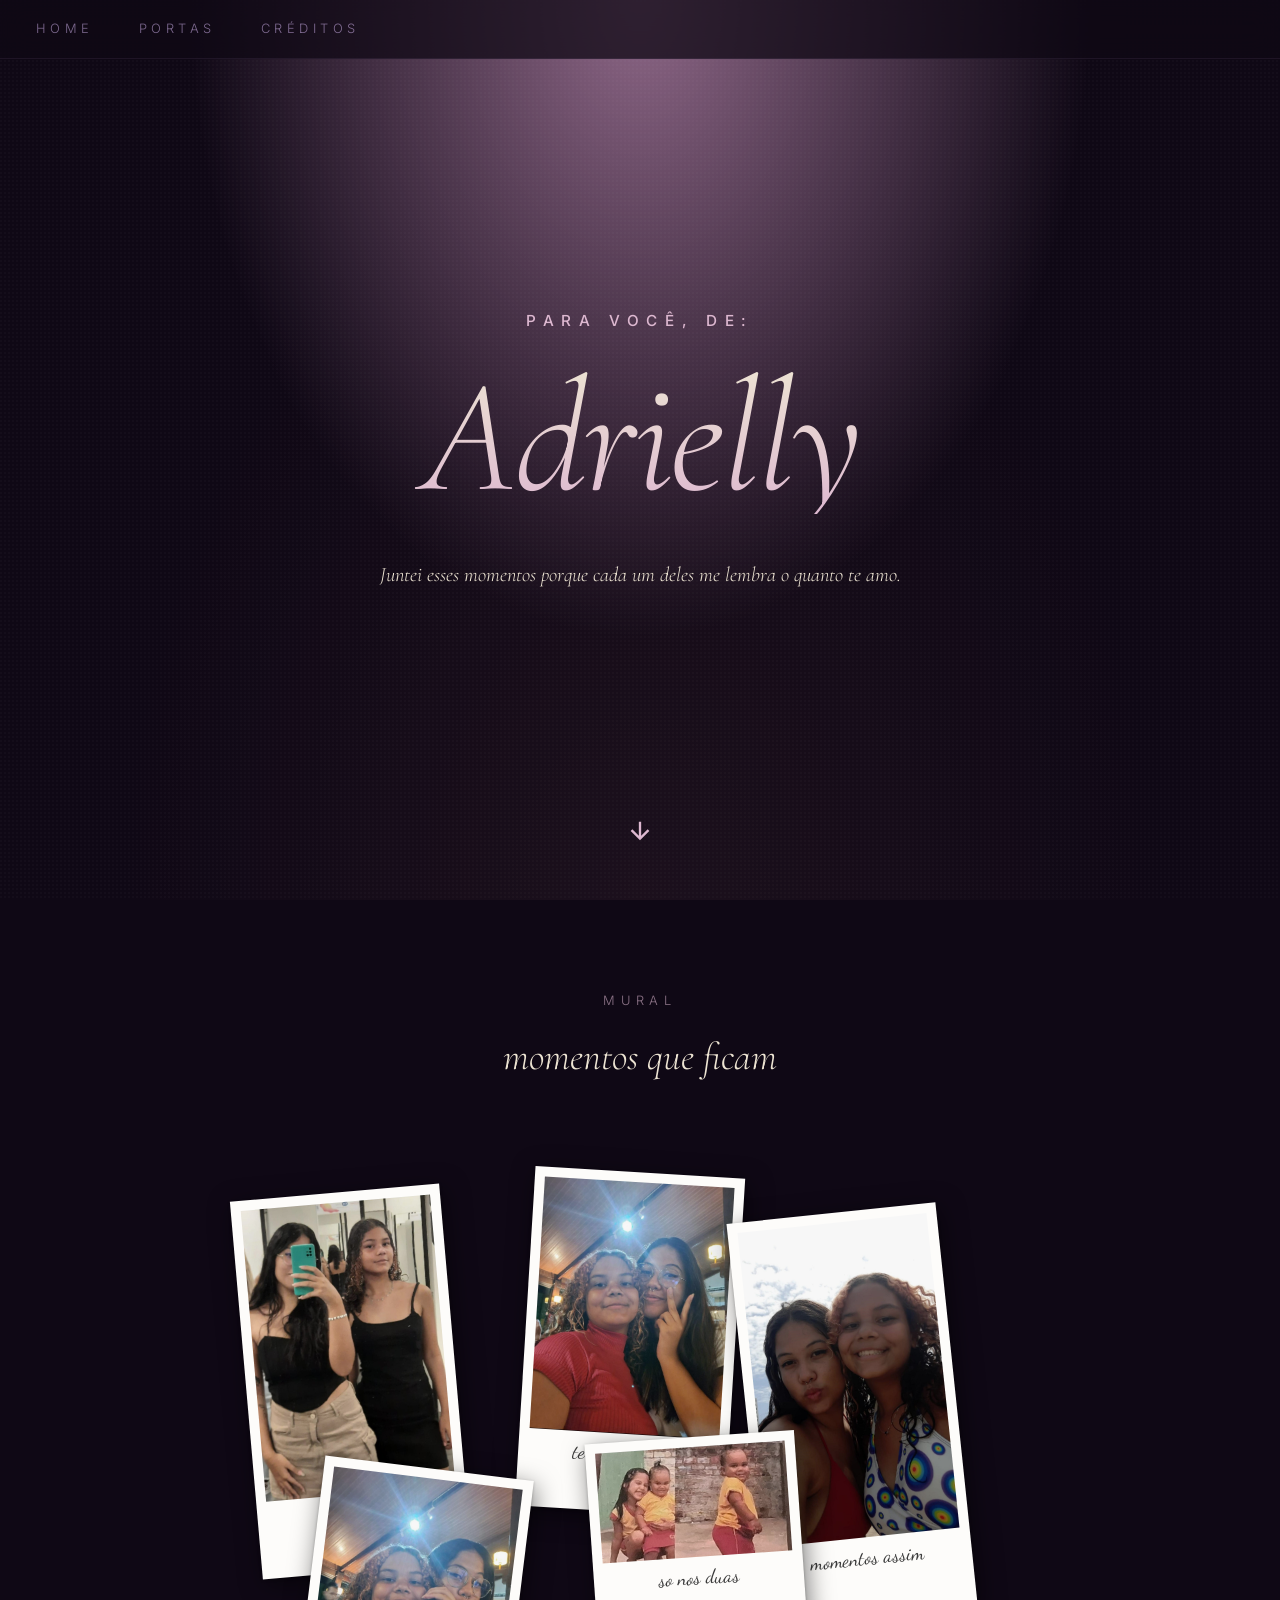
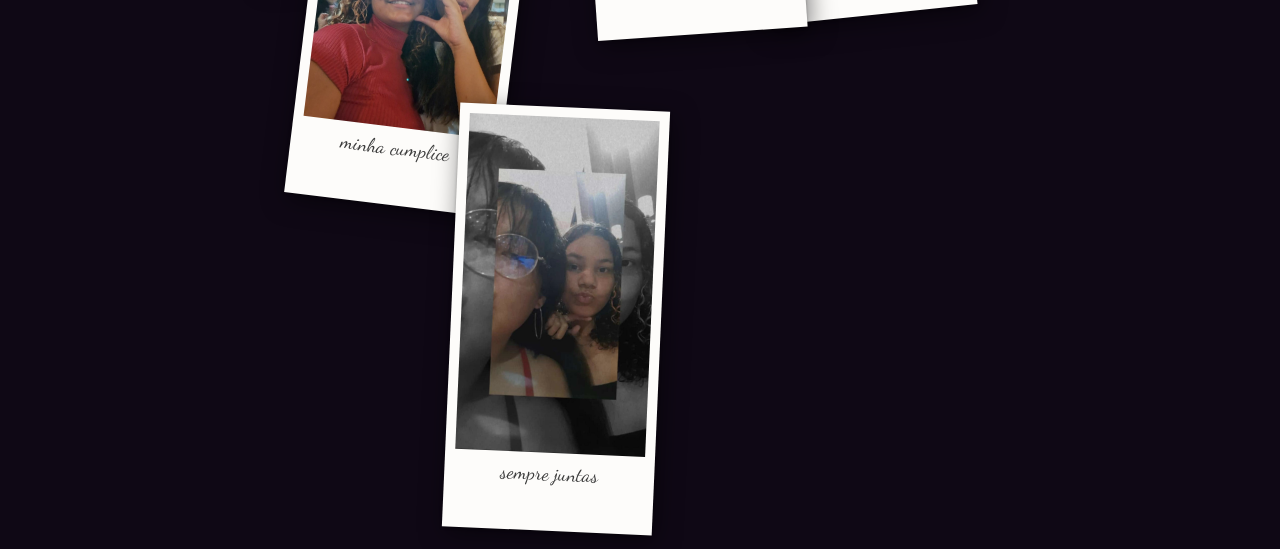
==== amigos/adrielly/index.html @ c44d4c7b "adiciona portas Adrielly e Papai com mural polaroid - Novas paginas: amigos/adrielly/ e amigos/papai" ====
<!DOCTYPE html>
<html lang="pt-BR">
<head>
  <meta charset="UTF-8" />
  <meta name="viewport" content="width=device-width, initial-scale=1.0" />
  <meta name="description" content="Adrielly — um mundo só dela, pra Agatha." />
  <meta name="theme-color" content="#221420" />
  <title>Adrielly, pra Agatha</title>

  <link rel="preconnect" href="https://fonts.googleapis.com" />
  <link rel="preconnect" href="https://fonts.gstatic.com" crossorigin />
  <link href="https://fonts.googleapis.com/css2?family=Cormorant+Garamond:ital,wght@0,300;0,400;0,500;1,300;1,400&family=Dancing+Script:wght@400;500;600&family=Inter:wght@300;400;500;600;700&display=swap" rel="stylesheet" />

  <link rel="stylesheet" href="../../css/style.css" />
  <link rel="stylesheet" href="../../css/amigo.css" />

  <style>
    :root {
      --amigo-cor:       #c490b8;
      --amigo-cor-clara: #ddb8d0;
      --amigo-cor-fundo: #221420;
    }

    /* ================================================
       MURAL
       ================================================ */
    .mural-secao {
      background: #0f0815;
      padding: 5rem 1.5rem 6rem;
    }

    .mural-secao__cabecalho {
      text-align: center;
      margin-bottom: 4rem;
    }

    .mural-secao__olho {
      font-family: var(--fonte-sans);
      font-size: 0.72rem;
      letter-spacing: 0.45em;
      text-transform: uppercase;
      color: var(--amigo-cor-clara);
      opacity: 0.6;
      margin-bottom: 0.75rem;
    }

    .mural-secao__titulo {
      font-family: var(--fonte-serif);
      font-size: clamp(1.6rem, 3vw, 2.2rem);
      font-style: italic;
      font-weight: 300;
      color: var(--creme);
    }

    /* Container do mural — posicao relativa */
    .mural {
      position: relative;
      min-height: 880px;
      max-width: 820px;
      margin: 0 auto;
    }

    /* Polaroid base */
    .polaroid {
      position: absolute;
      background: #fdfcfa;
      padding: 10px 10px 44px;
      width: 210px;
      box-shadow: 3px 6px 24px rgba(0,0,0,0.5), 0 1px 3px rgba(0,0,0,0.25);
      z-index: 1;
      transition: box-shadow 0.3s ease, z-index 0s;
    }

    .polaroid:hover {
      box-shadow: 8px 16px 44px rgba(0,0,0,0.7);
      z-index: 10;
    }

    .polaroid img {
      width: 100%;
      display: block;
      filter: brightness(0.96) contrast(1.02) saturate(0.93);
    }

    .polaroid .caption {
      font-family: 'Dancing Script', cursive;
      font-size: 1.1rem;
      color: #3a3a3a;
      text-align: center;
      padding-top: 10px;
      line-height: 1.2;
    }

    /* Posicoes e rotacoes de cada polaroid */
    .polaroid:nth-child(1) { left:  2%;  top:  30px; transform: rotate(-5deg);   }
    .polaroid:nth-child(2) { left: 36%;  top:  10px; transform: rotate(3.5deg);  }
    .polaroid:nth-child(3) { left: 63%;  top:  50px; transform: rotate(-6deg);   }
    .polaroid:nth-child(4) { left:  9%;  top: 305px; transform: rotate(7deg);    }
    .polaroid:nth-child(5) { left: 44%;  top: 275px; transform: rotate(-4deg);   }
    .polaroid:nth-child(6) { left: 27%;  top: 545px; transform: rotate(2.5deg);  }

    /* Mobile: grid simples */
    @media (max-width: 640px) {
      .mural {
        display: flex;
        flex-wrap: wrap;
        gap: 1.5rem;
        min-height: auto;
        justify-content: center;
        padding-bottom: 1rem;
      }
      .polaroid {
        position: static;
        width: 44%;
      }
      .polaroid:nth-child(1) { transform: rotate(-3deg); }
      .polaroid:nth-child(2) { transform: rotate(3deg);  }
      .polaroid:nth-child(3) { transform: rotate(-2deg); }
      .polaroid:nth-child(4) { transform: rotate(2.5deg);}
      .polaroid:nth-child(5) { transform: rotate(-3deg); }
      .polaroid:nth-child(6) { transform: rotate(1.5deg);}
    }
  </style>
</head>

<body class="amigo" data-amigo="adrielly">

  <!-- HERO -->
  <section class="amigo-hero">
    <div class="amigo-hero__conteudo">
      <p class="amigo-hero__para">Para você, de:</p>
      <h1 class="amigo-hero__nome">Adrielly</h1>
      <p class="amigo-hero__subtitulo">
        Juntei esses momentos porque cada um deles me lembra o quanto te amo.
      </p>
    </div>
    <div class="amigo-hero__seta" aria-hidden="true">
      <svg viewBox="0 0 24 24">
        <path d="M20 12l-1.41-1.41L13 16.17V4h-2v12.17l-5.58-5.59L4 12l8 8 8-8z" fill="currentColor"/>
      </svg>
    </div>
  </section>

  <!-- MURAL -->
  <section class="mural-secao">
    <header class="amigo-secao__cabecalho mural-secao__cabecalho">
      <p class="mural-secao__olho">mural</p>
      <h2 class="mural-secao__titulo">momentos que ficam</h2>
    </header>

    <div class="mural">
      <div class="polaroid">
        <img src="../../assets/mural/a.jpg" alt="" />
        <p class="caption">pra sempre</p>
      </div>
      <div class="polaroid">
        <img src="../../assets/mural/aa.jpg" alt="" />
        <p class="caption">te amo demais</p>
      </div>
      <div class="polaroid">
        <img src="../../assets/mural/aaa.jpg" alt="" />
        <p class="caption">momentos assim</p>
      </div>
      <div class="polaroid">
        <img src="../../assets/mural/aaaa.jpg" alt="" />
        <p class="caption">minha cumplice</p>
      </div>
      <div class="polaroid">
        <img src="../../assets/mural/aaaaa.jpg" alt="" />
        <p class="caption">so nos duas</p>
      </div>
      <div class="polaroid">
        <img src="../../assets/mural/aaaaaa.jpg" alt="" />
        <p class="caption">sempre juntas</p>
      </div>
    </div>
  </section>

  <script src="../../js/amigo.js" defer></script>
</body>
</html>
---- css/style.css ----
/* ============================================================
   SISTEMA DE DESIGN — PARA AGATHA
   Princípio: cada escolha existe pra fazer a leitura demorar
   o tempo que o sentimento pede.
   ============================================================ */

/* ---------- Reset gentil ---------- */
*,
*::before,
*::after {
  box-sizing: border-box;
  margin: 0;
  padding: 0;
}

html {
  scroll-behavior: smooth;
  /* Suaviza o scroll programático também */
}

img {
  max-width: 100%;
  display: block;
}

button {
  font: inherit;
  color: inherit;
  background: none;
  border: none;
  cursor: pointer;
}

/* ---------- Variáveis (a "alma" visual) ---------- */
:root {
  /* Paleta: tinta sobre papel, à noite */
  --tinta:        #2a211b;     /* Marrom-tinta escuro */
  --tinta-suave:  #5a4a3e;
  --papel:        #f4ece0;     /* Papel envelhecido quente */
  --papel-claro:  #faf5ec;
  --papel-sombra: #e8dcc4;
  --dourado:      #b08a4d;     /* Detalhes: vinheta, borda fina */
  --dourado-claro:#d4b681;
  --noite:        #14110d;     /* Fundos escuros (abertura, encerramento) */
  --noite-suave:  #1f1a14;
  --creme:        #ede4d3;     /* Texto claro sobre noite */

  /* Tipografia */
  --fonte-serif:  'Cormorant Garamond', Georgia, 'Times New Roman', serif;
  --fonte-script: 'Dancing Script', 'Brush Script MT', cursive;
  --fonte-sans:   'Inter', -apple-system, BlinkMacSystemFont, 'Segoe UI', sans-serif;

  /* Tamanhos (escala fluida, respira em qualquer tela) */
  --tamanho-hero:    clamp(2.2rem, 6vw, 4.5rem);
  --tamanho-titulo:  clamp(1.8rem, 4.5vw, 3rem);
  --tamanho-texto:   clamp(1.05rem, 1.4vw, 1.2rem);
  --tamanho-pequeno: clamp(0.85rem, 1.1vw, 0.95rem);

  /* Espaçamento generoso — a respiração do design */
  --espaco-secao:   clamp(5rem, 12vh, 10rem);
  --espaco-bloco:   clamp(1.5rem, 3vw, 2.5rem);

  /* Ritmo de movimento */
  --transicao-lenta: 1.4s cubic-bezier(0.22, 0.61, 0.36, 1);
  --transicao-media: 0.8s cubic-bezier(0.22, 0.61, 0.36, 1);
  --transicao-curta: 0.4s ease;
}

/* ---------- Base ---------- */
html, body {
  background: var(--papel);
  color: var(--tinta);
  font-family: var(--fonte-sans);
  font-size: var(--tamanho-texto);
  line-height: 1.7;
  font-weight: 300;
  -webkit-font-smoothing: antialiased;
  -moz-osx-font-smoothing: grayscale;
  overflow-x: hidden;
}

body.amigo,
body.home {
  background: var(--noite);
  color: var(--creme);
}

/* Textura sutil de papel em todo o corpo (não é barulhenta) */
body {
  background-image:
    radial-gradient(ellipse at top, rgba(176, 138, 77, 0.04), transparent 60%),
    radial-gradient(ellipse at bottom, rgba(42, 33, 27, 0.03), transparent 60%);
  background-attachment: fixed;
}

/* ---------- Acessibilidade ---------- */
.skip-link {
  position: absolute;
  top: -100px;
  left: 1rem;
  background: var(--tinta);
  color: var(--papel);
  padding: 0.75rem 1.25rem;
  border-radius: 4px;
  text-decoration: none;
  font-size: 0.9rem;
  z-index: 1000;
  transition: top var(--transicao-curta);
}
.skip-link:focus {
  top: 1rem;
}

@media (prefers-reduced-motion: reduce) {
  *, *::before, *::after {
    animation-duration: 0.01ms !important;
    animation-iteration-count: 1 !important;
    transition-duration: 0.01ms !important;
    scroll-behavior: auto !important;
  }
}

/* Foco visível (teclado) */
:focus-visible {
  outline: 2px solid var(--dourado);
  outline-offset: 4px;
  border-radius: 2px;
}

/* ============================================================
   ABERTURA
   ============================================================ */
.abertura {
  position: fixed;
  inset: 0;
  background: var(--noite);
  color: var(--creme);
  display: flex;
  align-items: center;
  justify-content: center;
  text-align: center;
  z-index: 100;
  padding: 2rem;
  transition: opacity var(--transicao-lenta), visibility var(--transicao-lenta);
}

.abertura--saindo {
  opacity: 0;
  visibility: hidden;
  pointer-events: none;
}

.abertura__conteudo {
  max-width: 36rem;
}

.abertura__assinatura {
  font-family: var(--fonte-sans);
  font-size: var(--tamanho-pequeno);
  letter-spacing: 0.4em;
  text-transform: lowercase;
  color: var(--dourado-claro);
  opacity: 0;
  animation: aparecer 1.2s ease 0.3s forwards;
  margin-bottom: 3rem;
}

.abertura__titulo {
  font-family: var(--fonte-serif);
  font-size: var(--tamanho-hero);
  font-weight: 300;
  font-style: italic;
  line-height: 1.2;
  letter-spacing: 0.01em;
  min-height: 2.4em; /* reserva espaço enquanto digita */
  margin-bottom: 4rem;
}

/* Cursor piscante do "está sendo digitado" */
.abertura__titulo::after {
  content: '|';
  display: inline-block;
  margin-left: 0.05em;
  animation: piscar 1s steps(1) infinite;
  color: var(--dourado-claro);
  font-weight: 100;
}

@keyframes piscar {
  50% { opacity: 0; }
}

.abertura__convite {
  font-family: var(--fonte-sans);
  font-size: var(--tamanho-pequeno);
  letter-spacing: 0.3em;
  text-transform: lowercase;
  color: var(--creme);
  opacity: 0;
  animation: pulsar 3s ease-in-out infinite;
}

@keyframes pulsar {
  0%, 100% { opacity: 0.3; }
  50%      { opacity: 0.7; }
}

@keyframes aparecer {
  to { opacity: 1; }
}

@keyframes piscar {
  50% { opacity: 0; }
}

/* Quando o conteúdo principal começa a aparecer */
body.aberto .abertura {
  position: fixed; /* continua no lugar até o fade terminar */
}

/* ============================================================
   SEÇÕES — base comum
   ============================================================ */
.secao__cabecalho {
  text-align: center;
  margin-bottom: calc(var(--espaco-secao) * 0.7);
  padding: 0 1.5rem;
}

.secao__olho {
  font-family: var(--fonte-sans);
  font-size: var(--tamanho-pequeno);
  letter-spacing: 0.4em;
  text-transform: lowercase;
  color: var(--dourado);
  margin-bottom: 1rem;
}

.secao__titulo {
  font-family: var(--fonte-serif);
  font-size: var(--tamanho-titulo);
  font-weight: 400;
  font-style: italic;
  color: var(--tinta);
}

/* Estado inicial: invisível até o JS revelar */
.revelar {
  opacity: 0;
  transform: translateY(40px);
  transition: opacity 1.2s ease, transform 1.2s ease;
}

.revelar.revelar--visivel {
  opacity: 1;
  transform: translateY(0);
}

/* ============================================================
   CARTA
   ============================================================ */
.carta {
  min-height: 100vh;
  display: flex;
  align-items: center;
  justify-content: center;
  padding: var(--espaco-secao) 1.5rem;
  background: var(--papel);
}

.carta__papel {
  max-width: 38rem;
  width: 100%;
  background: var(--papel-claro);
  padding: clamp(2.5rem, 6vw, 5rem) clamp(2rem, 5vw, 4rem);
  border: 1px solid var(--papel-sombra);
  border-radius: 2px;
  box-shadow:
    0 1px 0 rgba(255, 255, 255, 0.5) inset,
    0 30px 60px -20px rgba(42, 33, 27, 0.15),
    0 10px 20px -10px rgba(42, 33, 27, 0.1);
  position: relative;
}

/* Vinheta nas bordas — amassa a página com suavidade */
.carta__papel::before {
  content: '';
  position: absolute;
  inset: 8px;
  border: 1px solid rgba(176, 138, 77, 0.25);
  border-radius: 1px;
  pointer-events: none;
}

.carta__data {
  font-family: var(--fonte-sans);
  font-size: var(--tamanho-pequeno);
  letter-spacing: 0.25em;
  text-transform: lowercase;
  color: var(--tinta-suave);
  text-align: center;
  margin-bottom: 3rem;
}

.carta__corpo {
  font-family: var(--fonte-script);
  font-size: clamp(1.3rem, 2.4vw, 1.7rem);
  line-height: 1.9;
  color: var(--tinta);
  text-align: left;
  margin-bottom: 3rem;
}

.carta__corpo p {
  margin-bottom: 1.5em;
  min-height: 1.9em; /* reserva espaço durante a digitação */
}

/* Cursor piscante na carta também */
.carta__corpo p.digitando::after {
  content: '|';
  display: inline-block;
  margin-left: 0.05em;
  animation: piscar 1s steps(1) infinite;
  color: var(--dourado);
  font-weight: 300;
}

.carta__assinatura {
  font-family: var(--fonte-script);
  font-size: clamp(1.4rem, 2.6vw, 1.9rem);
  color: var(--tinta-suave);
  text-align: right;
  font-style: italic;
}

/* ============================================================
   LINHA DO TEMPO
   ============================================================ */
.linha-do-tempo {
  padding: var(--espaco-secao) 1.5rem;
  background: var(--papel-claro);
  background-image:
    linear-gradient(to bottom, transparent, rgba(176, 138, 77, 0.03) 50%, transparent);
}

.memorias {
  list-style: none;
  max-width: 72rem;
  margin: 0 auto;
  display: flex;
  flex-direction: column;
  gap: var(--espaco-secao);
}

.memoria {
  display: grid;
  grid-template-columns: 1fr;
  gap: 2rem;
  align-items: center;
}

@media (min-width: 768px) {
  .memoria {
    grid-template-columns: 1fr 1fr;
    gap: 4rem;
  }
  .memoria--invertida .memoria__figura {
    order: 2;
  }
  .memoria--invertida .memoria__texto {
    order: 1;
    text-align: right;
  }
}

/* A moldura: parece polaroid levemente imperfeita */
.memoria__figura {
  position: relative;
  background: #fff;
  padding: 14px 14px 40px;
  box-shadow:
    0 2px 4px rgba(0, 0, 0, 0.05),
    0 20px 40px -15px rgba(42, 33, 27, 0.25);
  transform: rotate(-1.5deg);
  transition: transform var(--transicao-media);
}

.memoria:hover .memoria__figura,
.memoria:focus-within .memoria__figura {
  transform: rotate(0deg) scale(1.02);
}

.memoria--invertida .memoria__figura {
  transform: rotate(1.5deg);
}

.memoria__foto,
.memoria__foto-placeholder {
  width: 100%;
  aspect-ratio: 4 / 5;
  object-fit: cover;
  background-color: var(--papel-sombra);
  display: block;
}

.memoria__foto-placeholder {
  display: flex;
  align-items: center;
  justify-content: center;
  font-family: var(--fonte-sans);
  font-size: var(--tamanho-pequeno);
  color: var(--tinta-suave);
  letter-spacing: 0.2em;
  text-transform: lowercase;
  font-style: italic;
  background: linear-gradient(135deg, var(--papel-sombra), var(--papel-claro));
}

.memoria__foto {
  display: none; /* só aparece quando a imagem carrega */
}

.memoria__legenda {
  position: absolute;
  bottom: 10px;
  left: 14px;
  right: 14px;
  text-align: center;
  font-family: var(--fonte-script);
  font-size: 1.1rem;
  color: var(--tinta-suave);
}

.memoria__data {
  font-family: var(--fonte-sans);
  font-size: var(--tamanho-pequeno);
  letter-spacing: 0.3em;
  text-transform: lowercase;
  color: var(--dourado);
  margin-bottom: 0.75rem;
}

.memoria__titulo {
  font-family: var(--fonte-serif);
  font-size: clamp(1.5rem, 3vw, 2.2rem);
  font-weight: 400;
  font-style: italic;
  color: var(--tinta);
  margin-bottom: 1rem;
  line-height: 1.2;
}

.memoria__descricao {
  font-size: var(--tamanho-texto);
  color: var(--tinta-suave);
  line-height: 1.7;
}

/* ============================================================
   GALERIA — espalhada como num caderno
   ============================================================ */
.galeria {
  padding: var(--espaco-secao) 1.5rem;
  background: var(--papel);
  position: relative;
  overflow: hidden;
}

.galeria__grade {
  max-width: 80rem;
  margin: 0 auto;
  display: grid;
  grid-template-columns: repeat(2, 1fr);
  gap: 1.5rem;
}

@media (min-width: 768px) {
  .galeria__grade {
    grid-template-columns: repeat(3, 1fr);
    gap: 2rem;
  }
}

@media (min-width: 1024px) {
  .galeria__grade {
    grid-template-columns: repeat(4, 1fr);
    gap: 2.5rem;
  }
}

.galeria__item {
  position: relative;
  background: #fff;
  padding: 10px 10px 32px;
  box-shadow:
    0 2px 4px rgba(0, 0, 0, 0.04),
    0 15px 30px -12px rgba(42, 33, 27, 0.2);
  transition: transform var(--transicao-media), z-index 0s;
  z-index: 1;
}

/* Rotações imperfeitas, como alguém colou à mão */
.galeria__item--1 { transform: rotate(-2.5deg); }
.galeria__item--2 { transform: rotate(1.8deg) translateY(20px); }
.galeria__item--3 { transform: rotate(-1deg); }
.galeria__item--4 { transform: rotate(2.2deg) translateY(-15px); }
.galeria__item--5 { transform: rotate(-1.8deg) translateY(10px); }

.galeria__item:hover {
  transform: rotate(0deg) scale(1.04) translateY(0);
  z-index: 10;
}

.galeria__foto,
.galeria__placeholder {
  width: 100%;
  aspect-ratio: 1 / 1;
  object-fit: cover;
  background-color: var(--papel-sombra);
  display: block;
}

.galeria__placeholder {
  display: flex;
  align-items: center;
  justify-content: center;
  background: linear-gradient(135deg, var(--papel-sombra), var(--papel-claro));
}

.galeria__foto {
  display: none;
}

.galeria__legenda {
  position: absolute;
  bottom: 8px;
  left: 10px;
  right: 10px;
  text-align: center;
  font-family: var(--fonte-script);
  font-size: 1rem;
  color: var(--tinta-suave);
  white-space: nowrap;
  overflow: hidden;
  text-overflow: ellipsis;
}

/* ============================================================
   ENCERRAMENTO
   ============================================================ */
.encerramento {
  min-height: 100vh;
  background: var(--noite);
  color: var(--creme);
  display: flex;
  flex-direction: column;
  align-items: center;
  justify-content: center;
  padding: var(--espaco-secao) 1.5rem;
  text-align: center;
  position: relative;
}

/* Vinheta de luz suave no centro, como um foco de vela */
.encerramento::before {
  content: '';
  position: absolute;
  inset: 0;
  background: radial-gradient(ellipse at center, rgba(176, 138, 77, 0.08), transparent 70%);
  pointer-events: none;
}

.encerramento__foto-grupo {
  max-width: 26rem;
  width: 100%;
  margin-bottom: 3rem;
  position: relative;
  z-index: 1;
}

.encerramento__foto,
.encerramento__placeholder {
  width: 100%;
  aspect-ratio: 4 / 5;
  object-fit: cover;
  background: var(--noite-suave);
  border: 1px solid rgba(176, 138, 77, 0.3);
  box-shadow: 0 30px 60px -20px rgba(0, 0, 0, 0.5);
}

.encerramento__placeholder {
  display: flex;
  align-items: center;
  justify-content: center;
  font-family: var(--fonte-sans);
  font-size: var(--tamanho-pequeno);
  color: var(--dourado-claro);
  letter-spacing: 0.3em;
  text-transform: lowercase;
  font-style: italic;
}

.encerramento__foto {
  display: none;
}

.encerramento__frase {
  font-family: var(--fonte-serif);
  font-size: var(--tamanho-titulo);
  font-weight: 300;
  font-style: italic;
  line-height: 1.4;
  max-width: 32rem;
  margin-bottom: 4rem;
  position: relative;
  z-index: 1;
  min-height: 2em;
}

.encerramento__frase::after {
  content: '|';
  display: inline-block;
  margin-left: 0.05em;
  animation: piscar 1s steps(1) infinite;
  color: var(--dourado-claro);
}

.encerramento__rodape {
  font-family: var(--fonte-sans);
  font-size: var(--tamanho-pequeno);
  letter-spacing: 0.2em;
  text-transform: lowercase;
  color: var(--dourado-claro);
  opacity: 0.7;
  position: relative;
  z-index: 1;
}

/* ============================================================
   PLAYER DE ÁUDIO — canto inferior direito, discreto
   ============================================================ */
.player {
  position: fixed;
  bottom: 1.5rem;
  right: 1.5rem;
  z-index: 50;
}

.player__botao {
  display: flex;
  align-items: center;
  gap: 0.5rem;
  padding: 0.7rem 1rem;
  background: rgba(20, 17, 13, 0.85);
  color: var(--creme);
  border: 1px solid rgba(176, 138, 77, 0.3);
  border-radius: 100px;
  backdrop-filter: blur(8px);
  -webkit-backdrop-filter: blur(8px);
  font-size: var(--tamanho-pequeno);
  letter-spacing: 0.15em;
  text-transform: lowercase;
  transition: background var(--transicao-curta), border-color var(--transicao-curta), transform var(--transicao-curta);
}

.player__botao:hover {
  background: rgba(20, 17, 13, 0.95);
  border-color: var(--dourado-claro);
  transform: translateY(-2px);
}

.player__icone {
  width: 14px;
  height: 14px;
  flex-shrink: 0;
}

.player__icone--pause { display: none; }

.player.tocando .player__icone--play  { display: none; }
.player.tocando .player__icone--pause { display: block; }

.player__rotulo {
  font-family: var(--fonte-sans);
}

@media (max-width: 480px) {
  .player__rotulo { display: none; }
  .player__botao { padding: 0.7rem; }
}
---- css/amigo.css ----
/* ============================================================
   PÁGINAS DE AMIGO — Retrospectiva (v2)
   Primeira dobra: "Para você de: Nome"
   Sem traços. Acentos roxos. "Que me lembram você".
   ============================================================ */

:root {
  /* Cor de destaque do amigo (sobrescrita por página) */
  --amigo-cor:        #a889c6;
  --amigo-cor-clara:  #c4a8e0;
  --amigo-cor-fundo:  #1a0f1f;
}

body.amigo {
  background: #0f0815;
  color: var(--creme);
  overflow-x: hidden;
}

/* ============================================================
   NAV TOPO FIXO
   ============================================================ */
.nav-topo {
  position: fixed;
  top: 0;
  left: 0;
  right: 0;
  z-index: 100;
  display: flex;
  align-items: center;
  gap: 2.5rem;
  padding: 1rem 2rem;
  background: rgba(15, 8, 21, 0.75);
  backdrop-filter: blur(14px);
  -webkit-backdrop-filter: blur(14px);
  border-bottom: 1px solid rgba(168, 137, 198, 0.1);
  transition: border-color 0.3s ease;
}

.nav-topo__link {
  font-family: var(--fonte-sans);
  font-size: 0.72rem;
  letter-spacing: 0.35em;
  color: rgba(196, 168, 224, 0.6);
  text-decoration: none;
  text-transform: uppercase;
  transition: color 0.2s ease;
}

.nav-topo__link:hover {
  color: var(--creme);
}

/* ============================================================
   PRIMEIRA DOBRA — "Para você de: [Nome]"
   Substitui o hero grandão antigo
   ============================================================ */
.amigo-hero {
  min-height: 100vh;
  display: flex;
  flex-direction: column;
  align-items: center;
  justify-content: center;
  text-align: center;
  padding: 4rem 1.5rem;
  position: relative;
  overflow: hidden;
}

.amigo-hero::before {
  content: '';
  position: absolute;
  inset: 0;
  background:
    radial-gradient(ellipse at top, var(--amigo-cor) 0%, transparent 50%),
    radial-gradient(ellipse at bottom, var(--amigo-cor-fundo) 0%, transparent 60%),
    #0f0815;
  opacity: 0.7;
  z-index: 0;
}

.amigo-hero::after {
  content: '';
  position: absolute;
  inset: 0;
  background-image:
    radial-gradient(circle at 25% 25%, rgba(255, 255, 255, 0.02) 1px, transparent 1px);
  background-size: 4px 4px;
  z-index: 1;
  pointer-events: none;
}

.amigo-hero__conteudo {
  position: relative;
  z-index: 2;
  max-width: 50rem;
}

.amigo-hero__de {
  font-family: var(--fonte-sans);
  font-size: clamp(1.1rem, 2vw, 1.4rem);
  font-weight: 300;
  letter-spacing: 0.2em;
  color: var(--amigo-cor-clara);
  margin-bottom: 1.5rem;
  opacity: 0;
  animation: fadeIn 1s ease 0.3s forwards;
}

.amigo-hero__de strong {
  color: var(--creme);
  font-weight: 400;
}

.amigo-hero__para {
  font-family: var(--fonte-sans);
  font-size: var(--tamanho-pequeno);
  letter-spacing: 0.5em;
  text-transform: uppercase;
  color: var(--amigo-cor-clara);
  margin-bottom: 1.5rem;
  font-weight: 500;
  opacity: 0;
  animation: fadeIn 1s ease 0.3s forwards;
}

.amigo-hero__nome {
  font-family: var(--fonte-serif);
  font-size: clamp(3.5rem, 14vw, 9rem);
  font-weight: 300;
  font-style: italic;
  line-height: 0.95;
  letter-spacing: -0.02em;
  margin-bottom: 2.5rem;
  background: linear-gradient(180deg, var(--creme) 0%, var(--amigo-cor-clara) 100%);
  -webkit-background-clip: text;
  background-clip: text;
  -webkit-text-fill-color: transparent;
  opacity: 0;
  animation: heroEntrada 1.4s cubic-bezier(0.22, 0.61, 0.36, 1) 0.6s forwards;
}

.amigo-hero__subtitulo {
  font-family: var(--fonte-serif);
  font-size: clamp(1rem, 1.6vw, 1.2rem);
  font-weight: 300;
  font-style: italic;
  line-height: 1.6;
  color: var(--creme);
  opacity: 0;
  max-width: 32rem;
  margin: 0 auto;
  animation: fadeIn 1s ease 1.4s forwards;
}

.amigo-hero__seta {
  position: absolute;
  bottom: 2.5rem;
  left: 50%;
  transform: translateX(-50%);
  z-index: 2;
  color: var(--amigo-cor-clara);
  opacity: 0;
  animation: fadeIn 1s ease 2s forwards, bounce 2.5s ease-in-out 2.5s infinite;
}

.amigo-hero__seta svg { width: 28px; height: 28px; }

@keyframes heroEntrada {
  from { opacity: 0; transform: translateY(30px) scale(0.95); }
  to   { opacity: 1; transform: translateY(0) scale(1); }
}
@keyframes fadeIn { to { opacity: 1; } }
@keyframes bounce {
  0%, 100% { transform: translateX(-50%) translateY(0); }
  50%      { transform: translateX(-50%) translateY(8px); }
}

/* ============================================================
   SEÇÕES — sem traços, só respiro entre elas
   ============================================================ */
.amigo-secao {
  padding: var(--espaco-secao) 1.5rem;
  position: relative;
}

.amigo-secao--escura { background: #0f0815; }
.amigo-secao--clara  { background: var(--amigo-cor-fundo); }

.amigo-secao__cabecalho {
  text-align: center;
  max-width: 50rem;
  margin: 0 auto var(--espaco-secao) auto;
}

.amigo-secao__olho {
  font-family: var(--fonte-sans);
  font-size: var(--tamanho-pequeno);
  letter-spacing: 0.4em;
  text-transform: lowercase;
  color: var(--amigo-cor-clara);
  margin-bottom: 1rem;
  font-weight: 500;
}

.amigo-secao__titulo {
  font-family: var(--fonte-serif);
  font-size: clamp(2rem, 5vw, 3.5rem);
  font-weight: 300;
  font-style: italic;
  line-height: 1.1;
  color: var(--creme);
  margin-bottom: 1rem;
}

.amigo-secao__subtitulo {
  font-size: var(--tamanho-texto);
  color: var(--creme);
  opacity: 0.7;
  line-height: 1.6;
}

/* ============================================================
   CONTADOR GIGANTE
   ============================================================ */
.contador-wrapped {
  text-align: center;
  padding: var(--espaco-secao) 1.5rem;
  background: linear-gradient(
    180deg,
    #0f0815 0%,
    var(--amigo-cor-fundo) 50%,
    #0f0815 100%
  );
}

.contador-wrapped__numero {
  font-family: var(--fonte-serif);
  font-size: clamp(5rem, 18vw, 12rem);
  font-weight: 400;
  line-height: 1;
  background: linear-gradient(
    180deg,
    var(--amigo-cor-clara) 0%,
    var(--amigo-cor) 100%
  );
  -webkit-background-clip: text;
  background-clip: text;
  -webkit-text-fill-color: transparent;
  margin-bottom: 1.5rem;
  letter-spacing: -0.04em;
}

.contador-wrapped__rotulo {
  font-family: var(--fonte-sans);
  font-size: clamp(1.1rem, 2vw, 1.4rem);
  font-weight: 400;
  color: var(--creme);
  max-width: 30rem;
  margin: 0 auto;
  line-height: 1.4;
}

.contador-wrapped__rotulo strong {
  color: var(--amigo-cor-clara);
  font-weight: 500;
}

/* ============================================================
   TOP 5 — "Que me lembram você"
   ============================================================ */
.top-musicas {
  max-width: 56rem;
  margin: 0 auto;
  display: flex;
  flex-direction: column;
  gap: 1rem;
}

.top-musica {
  display: grid;
  grid-template-columns: auto 1fr auto;
  align-items: center;
  gap: 1.75rem;
  padding: 1.25rem 1.5rem;
  background: rgba(255, 255, 255, 0.04);
  border: 1px solid rgba(255, 255, 255, 0.06);
  border-radius: 8px;
  transition: all 0.4s ease;
  opacity: 0;
  transform: translateX(-20px);
}

.top-musica--visivel {
  opacity: 1;
  transform: translateX(0);
}

.top-musica:hover {
  background: rgba(168, 137, 198, 0.1);
  transform: translateX(8px);
  border-color: var(--amigo-cor);
}

.top-musica__rank {
  font-family: var(--fonte-serif);
  font-size: 2.5rem;
  font-weight: 400;
  font-style: italic;
  color: var(--amigo-cor-clara);
  line-height: 1;
  min-width: 2.5rem;
  text-align: center;
}

.top-musica__info {
  display: flex;
  flex-direction: column;
  gap: 0.25rem;
  min-width: 0;
}

.top-musica__titulo {
  font-family: var(--fonte-sans);
  font-size: 1.1rem;
  font-weight: 500;
  color: var(--creme);
  white-space: nowrap;
  overflow: hidden;
  text-overflow: ellipsis;
}

.top-musica__artista {
  font-family: var(--fonte-sans);
  font-size: 0.9rem;
  color: var(--creme);
  opacity: 0.6;
  white-space: nowrap;
  overflow: hidden;
  text-overflow: ellipsis;
}

/* Botao Spotify em cada musica */
.top-musica__spotify {
  display: flex;
  align-items: center;
  justify-content: center;
  width: 32px;
  height: 32px;
  color: rgba(255, 255, 255, 0.3);
  border-radius: 50%;
  text-decoration: none;
  transition: color 0.3s ease, transform 0.3s ease;
  flex-shrink: 0;
}

.top-musica__spotify svg {
  width: 20px;
  height: 20px;
}

.top-musica__spotify:hover {
  color: #1db954;
  transform: scale(1.15);
}

/* ============================================================
   PLAYLIST SPOTIFY
   ============================================================ */
.playlist-spotify {
  max-width: 56rem;
  margin: 0 auto;
  background: rgba(255, 255, 255, 0.04);
  border: 1px solid rgba(255, 255, 255, 0.08);
  border-radius: 12px;
  overflow: hidden;
  box-shadow: 0 20px 60px -20px rgba(0, 0, 0, 0.5);
}

.playlist-spotify iframe {
  display: block;
  width: 100%;
  height: 480px;
  border: 0;
}

@media (max-width: 600px) {
  .playlist-spotify iframe { height: 600px; }
}

/* ============================================================
   CARTA
   ============================================================ */
.amigo-carta {
  max-width: 38rem;
  margin: 0 auto;
  background: var(--papel-claro);
  color: var(--tinta);
  padding: clamp(2.5rem, 6vw, 5rem) clamp(2rem, 5vw, 4rem);
  border-radius: 2px;
  box-shadow:
    0 30px 60px -20px rgba(0, 0, 0, 0.4),
    0 10px 20px -10px rgba(0, 0, 0, 0.2);
  position: relative;
}

.amigo-carta::before {
  content: '';
  position: absolute;
  inset: 8px;
  border: 1px solid rgba(168, 137, 198, 0.3);
  border-radius: 1px;
  pointer-events: none;
}

.amigo-carta__corpo {
  font-family: var(--fonte-script);
  font-size: clamp(1.3rem, 2.4vw, 1.7rem);
  line-height: 1.9;
  margin-bottom: 2.5rem;
}

.amigo-carta__corpo p { margin-bottom: 1.5em; }
.amigo-carta__corpo p:last-child { margin-bottom: 0; }

.amigo-carta__assinatura {
  font-family: var(--fonte-script);
  font-size: clamp(1.4rem, 2.6vw, 1.9rem);
  color: var(--tinta-suave);
  text-align: right;
  font-style: italic;
}

/* ============================================================
   GALERIA
   ============================================================ */
.amigo-galeria {
  max-width: 72rem;
  margin: 0 auto;
  display: grid;
  grid-template-columns: repeat(2, 1fr);
  gap: 1.5rem;
}

@media (min-width: 768px) {
  .amigo-galeria {
    grid-template-columns: repeat(3, 1fr);
    gap: 2rem;
  }
}

.amigo-foto {
  position: relative;
  background: #fff;
  padding: 12px 12px 36px;
  box-shadow:
    0 2px 4px rgba(0, 0, 0, 0.05),
    0 15px 30px -12px rgba(0, 0, 0, 0.3);
  transition: transform 0.5s ease;
  border-radius: 2px;
}

.amigo-foto:nth-child(odd)  { transform: rotate(-1.8deg); }
.amigo-foto:nth-child(even) { transform: rotate(1.5deg); }
.amigo-foto:nth-child(3n)   { transform: rotate(-0.8deg) translateY(15px); }

.amigo-foto:hover {
  transform: rotate(0) scale(1.04) translateY(0);
  z-index: 10;
}

.amigo-foto__img,
.amigo-foto__placeholder {
  width: 100%;
  aspect-ratio: 1 / 1;
  object-fit: cover;
  background: linear-gradient(135deg, var(--papel-sombra), var(--papel-claro));
  display: block;
}

.amigo-foto__placeholder {
  display: flex;
  align-items: center;
  justify-content: center;
  font-family: var(--fonte-sans);
  font-size: 0.85rem;
  color: var(--tinta-suave);
  letter-spacing: 0.2em;
  text-transform: lowercase;
}

.amigo-foto__legenda {
  position: absolute;
  bottom: 8px;
  left: 12px;
  right: 12px;
  text-align: center;
  font-family: var(--fonte-script);
  font-size: 1rem;
  color: var(--tinta-suave);
  white-space: nowrap;
  overflow: hidden;
  text-overflow: ellipsis;
}

/* ============================================================
   VÍDEOS
   ============================================================ */
.amigo-videos {
  max-width: 56rem;
  margin: 0 auto;
  display: flex;
  flex-direction: column;
  gap: 2rem;
}

.amigo-video {
  position: relative;
  background: #000;
  border-radius: 8px;
  overflow: hidden;
  box-shadow: 0 20px 40px -15px rgba(0, 0, 0, 0.4);
}

/* YouTube/iframe: mantém aspecto 16:9 */
.amigo-video iframe {
  width: 100%;
  display: block;
  height: 480px;
  border: 0;
}

/* Vídeos nativos (mp4): altura automática pra respeitar orientacao */
.amigo-video video {
  width: 100%;
  height: auto;
  display: block;
  border-radius: 8px;
  max-height: 80vh;
}

.amigo-video__placeholder {
  position: absolute;
  inset: 0;
  display: flex;
  flex-direction: column;
  align-items: center;
  justify-content: center;
  gap: 0.5rem;
  background: linear-gradient(135deg, var(--noite-suave), var(--amigo-cor-fundo));
  color: var(--amigo-cor-clara);
  font-family: var(--fonte-sans);
  font-size: 0.9rem;
  letter-spacing: 0.2em;
  text-transform: lowercase;
}

.amigo-video__legenda {
  position: absolute;
  bottom: 0;
  left: 0;
  right: 0;
  padding: 1rem 1.5rem;
  background: linear-gradient(to top, rgba(0, 0, 0, 0.8), transparent);
  color: var(--creme);
  font-family: var(--fonte-sans);
  font-size: 0.95rem;
  text-align: center;
}

/* ============================================================
   MOMENTOS MARCANTES
   ============================================================ */
.momentos-grid {
  max-width: 72rem;
  margin: 0 auto;
  display: grid;
  grid-template-columns: 1fr;
  gap: 1.5rem;
}

@media (min-width: 700px)  { .momentos-grid { grid-template-columns: repeat(2, 1fr); } }
@media (min-width: 1024px) { .momentos-grid { grid-template-columns: repeat(3, 1fr); } }

.momento-card {
  position: relative;
  padding: 2.5rem 2rem;
  border-radius: 8px;
  min-height: 16rem;
  display: flex;
  flex-direction: column;
  justify-content: flex-end;
  overflow: hidden;
  background: linear-gradient(135deg, var(--amigo-cor) 0%, var(--amigo-cor-fundo) 100%);
  box-shadow: 0 15px 30px -10px rgba(0, 0, 0, 0.3);
  transition: transform 0.4s ease, box-shadow 0.4s ease;
  opacity: 0;
  transform: translateY(20px);
}

.momento-card--visivel { opacity: 1; transform: translateY(0); }

.momento-card:hover {
  transform: translateY(-6px);
  box-shadow: 0 25px 50px -15px rgba(0, 0, 0, 0.4);
}

.momento-card:nth-child(2) { background: linear-gradient(135deg, #7a4d6b 0%, #2a141f 100%); }
.momento-card:nth-child(3) { background: linear-gradient(135deg, #b85a8a 0%, #4a1f3a 100%); }
.momento-card:nth-child(4) { background: linear-gradient(135deg, #d977a8 0%, #1f0a14 100%); }
.momento-card:nth-child(5) { background: linear-gradient(135deg, #8a4a6b 0%, #2a141f 100%); }
.momento-card:nth-child(6) { background: linear-gradient(135deg, #c4648a 0%, #3a1f2a 100%); }

.momento-card__data {
  font-family: var(--fonte-sans);
  font-size: 0.8rem;
  letter-spacing: 0.3em;
  text-transform: uppercase;
  color: var(--amigo-cor-clara);
  margin-bottom: 0.75rem;
  font-weight: 500;
  opacity: 0.85;
}

.momento-card__titulo {
  font-family: var(--fonte-serif);
  font-size: 1.5rem;
  font-weight: 400;
  font-style: italic;
  color: var(--creme);
  margin-bottom: 0.5rem;
  line-height: 1.2;
}

.momento-card__desc {
  font-family: var(--fonte-sans);
  font-size: 0.95rem;
  color: var(--creme);
  opacity: 0.85;
  line-height: 1.5;
}

/* ============================================================
   ENCERRAMENTO
   ============================================================ */
.amigo-encerramento {
  min-height: 60vh;
  display: flex;
  flex-direction: column;
  align-items: center;
  justify-content: center;
  text-align: center;
  padding: var(--espaco-secao) 1.5rem;
  background: #0f0815;
  position: relative;
}

.amigo-encerramento::before {
  content: '';
  position: absolute;
  inset: 0;
  background: radial-gradient(ellipse at center, var(--amigo-cor-fundo) 0%, transparent 70%);
  opacity: 0.5;
}

.amigo-encerramento__frase {
  font-family: var(--fonte-serif);
  font-size: clamp(1.4rem, 3.5vw, 2.4rem);
  font-weight: 300;
  font-style: italic;
  line-height: 1.3;
  max-width: 38rem;
  color: var(--creme);
  margin-bottom: 3rem;
  position: relative;
  z-index: 1;
}

.amigo-encerramento__voltar {
  display: inline-flex;
  align-items: center;
  gap: 0.5rem;
  padding: 0.85rem 1.75rem;
  font-family: var(--fonte-sans);
  font-size: var(--tamanho-pequeno);
  letter-spacing: 0.25em;
  text-transform: lowercase;
  color: var(--amigo-cor-clara);
  border: 1px solid rgba(168, 137, 198, 0.3);
  border-radius: 100px;
  text-decoration: none;
  transition: all 0.4s ease;
  position: relative;
  z-index: 1;
}

.amigo-encerramento__voltar:hover {
  background: rgba(168, 137, 198, 0.1);
  border-color: var(--amigo-cor-clara);
}

.amigo-encerramento__voltar svg { width: 14px; height: 14px; }

/* ============================================================
   REVELAÇÃO POR SCROLL
   ============================================================ */
.revelar {
  opacity: 0;
  transform: translateY(40px);
  transition: opacity 1.2s ease, transform 1.2s ease;
}
.revelar--visivel { opacity: 1; transform: translateY(0); }

@media (prefers-reduced-motion: reduce) {
  *, *::before, *::after {
    animation-duration: 0.01ms !important;
    transition-duration: 0.01ms !important;
  }
  .revelar, .momento-card, .top-musica {
    opacity: 1 !important;
    transform: none !important;
  }
}
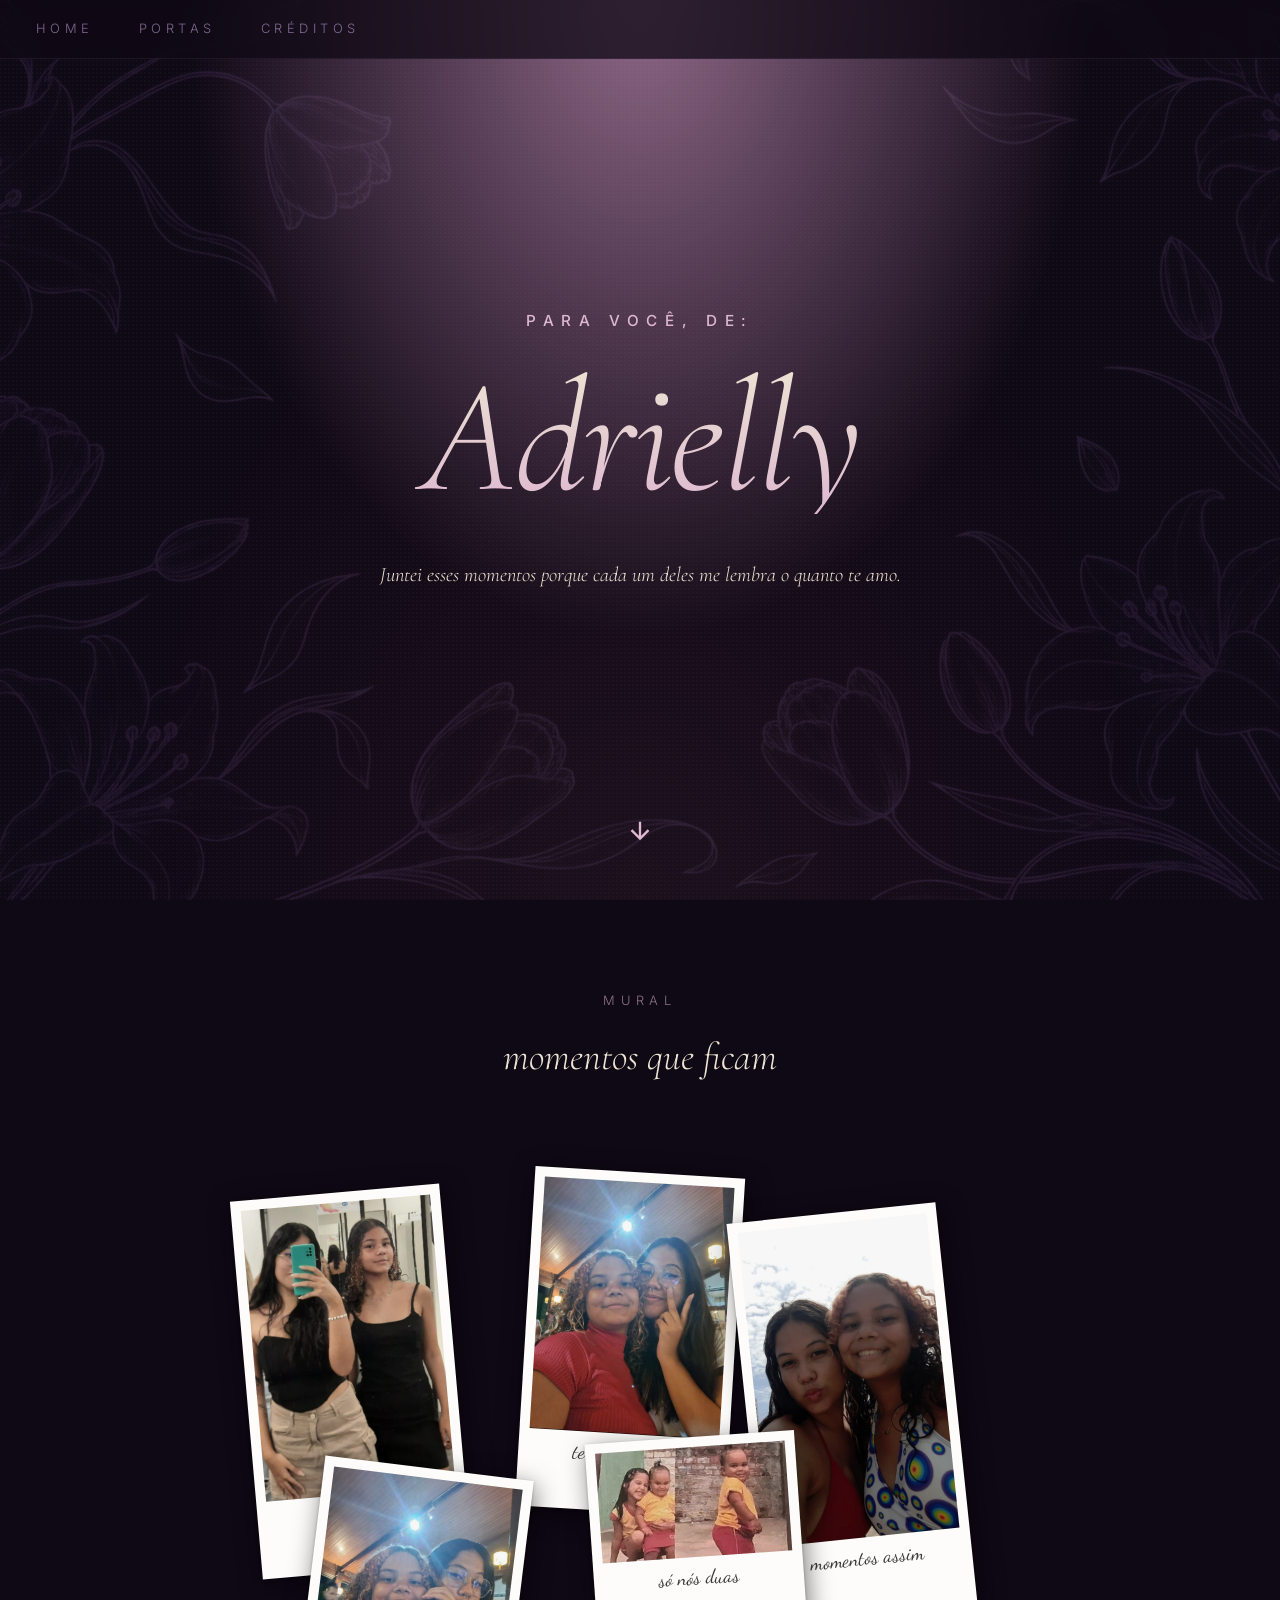
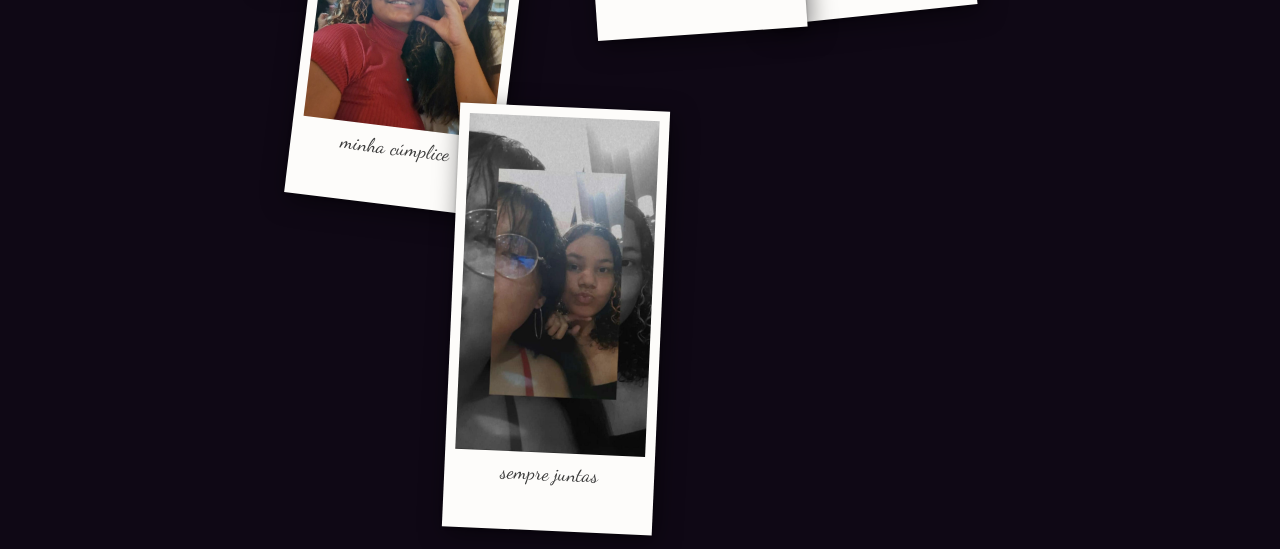
==== commit 69228036: "fix: corrige acentuacao nos murais Papai: 'heroi'->'herói', 'historia'->'história' Adrielly: 'cumpli" ====
--- a/amigos/adrielly/index.html
+++ b/amigos/adrielly/index.html
@@ -163,11 +163,11 @@
       </div>
       <div class="polaroid">
         <img src="../../assets/mural/aaaa.jpg" alt="" />
-        <p class="caption">minha cumplice</p>
+        <p class="caption">minha cúmplice</p>
       </div>
       <div class="polaroid">
         <img src="../../assets/mural/aaaaa.jpg" alt="" />
-        <p class="caption">so nos duas</p>
+        <p class="caption">só nós duas</p>
       </div>
       <div class="polaroid">
         <img src="../../assets/mural/aaaaaa.jpg" alt="" />
--- a/css/style.css
+++ b/css/style.css
@@ -85,6 +85,27 @@
   color: var(--creme);
 }
 
+/* ============================================================
+   OVERLAY FLORAL — fundo decorativo em todas as páginas
+   filter e mix-blend-mode ficam em elementos separados para
+   evitar que o filter crie isolamento e quebre o blend.
+   ============================================================ */
+.flores-bg {
+  position: fixed;
+  inset: 0;
+  z-index: 6;
+  mix-blend-mode: screen;
+  opacity: 0.5;
+  pointer-events: none;
+}
+.flores-bg::after {
+  content: '';
+  position: absolute;
+  inset: 0;
+  background: url('../assets/images/background.png') center / cover no-repeat;
+  filter: invert(1) hue-rotate(185deg) brightness(0.38) saturate(1.2);
+}
+
 /* Textura sutil de papel em todo o corpo (não é barulhenta) */
 body {
   background-image:
